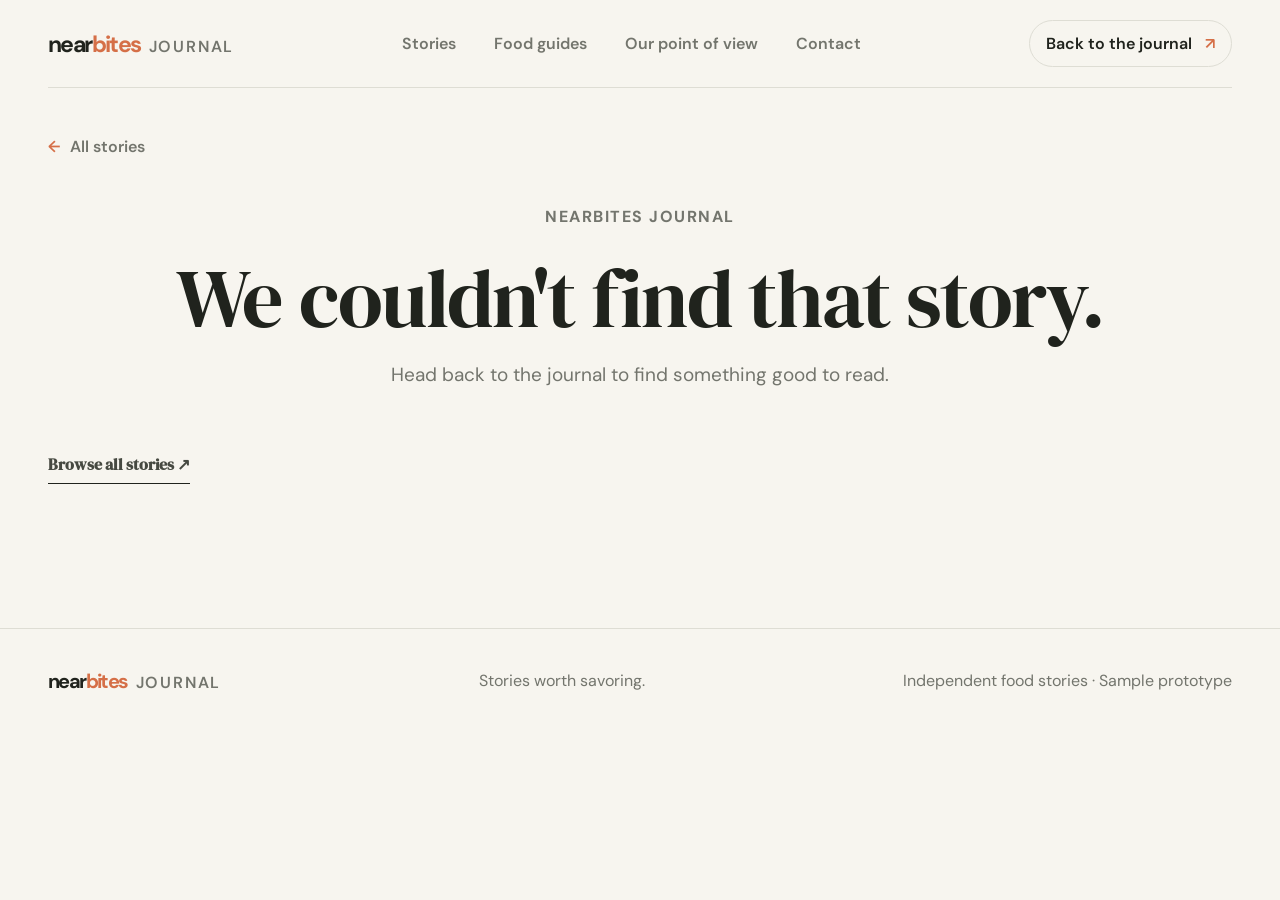
==== NearBites-Blog-Site/blog-prototype/article.html @ 2030cd67 "Add files via upload" ====
<!doctype html>
<html lang="en">
<head>
  <meta charset="utf-8">
  <meta name="viewport" content="width=device-width, initial-scale=1">
  <meta name="description" content="A NearBites Journal story about the people, places, and plates that make local food memorable.">
  <title>Story — NearBites Journal</title>
  <link rel="stylesheet" href="styles.css">
  <script src="scripts/data.js" defer></script>
  <script src="scripts/gallery.js" defer></script>
  <script src="scripts/article.js" defer></script>
</head>
<body class="article-page">
  <a class="skip-link" href="#story">Skip to story</a>
  <header class="site-header">
    <a class="wordmark" href="index.html" aria-label="NearBites Journal home">near<span>bites</span><i>journal</i></a>
    <nav class="main-nav" aria-label="Main navigation">
      <a href="index.html#latest">Stories</a>
      <a href="index.html#guides">Food guides</a>
      <a href="index.html#about">Our point of view</a>
      <a href="index.html#contact">Contact</a>
    </nav>
    <a class="header-cta" href="index.html#latest">Back to the journal <span aria-hidden="true">↗</span></a>
  </header>
  <main id="story" class="story-detail">
    <a class="back-link" href="index.html#latest"><span aria-hidden="true">←</span> All stories</a>
    <header class="story-header">
      <p class="eyebrow">
        <span data-story-category></span><span class="eyebrow-divider">/</span><span data-story-location></span>
        <a class="story-location-link" data-story-location-link hidden target="_blank" rel="noopener noreferrer">Open map ↗</a>
      </p>
      <h1 data-story-title></h1>
      <p class="story-deck" data-story-summary></p>
      <p class="story-budget" data-story-budget></p>
    </header>
    <figure class="story-cover">
      <div class="story-gallery photo-gallery" data-story-gallery>
        <img data-gallery-image alt="">
        <div class="gallery-controls" role="group" aria-label="Story photos">
          <button type="button" data-gallery-previous aria-label="Previous photo">←</button>
          <span data-gallery-position aria-live="polite"></span>
          <button type="button" data-gallery-next aria-label="Next photo">→</button>
        </div>
      </div>
      <figcaption>NearBites Journal · Local food, told thoughtfully</figcaption>
    </figure>
    <article class="story-body" data-story-body></article>
    <aside class="story-note">
      <p class="eyebrow">A small reminder</p>
      <p>Story details and imagery in this prototype are sample content, not verified restaurant information.</p>
    </aside>
    <a class="back-link story-return" href="index.html#latest"><span aria-hidden="true">←</span> Discover more stories</a>
  </main>
  <footer class="site-footer">
    <a class="wordmark footer-wordmark" href="index.html">near<span>bites</span><i>journal</i></a>
    <p>Stories worth savoring.</p>
    <span>Independent food stories · Sample prototype</span>
  </footer>
</body>
</html>
---- NearBites-Blog-Site/blog-prototype/styles.css ----
@import url("./styles/base.css");
@import url("./styles/header.css");
@import url("./styles/home.css");
@import url("./styles/footer.css");
@import url("./styles/article.css");
@import url("./styles/responsive.css");
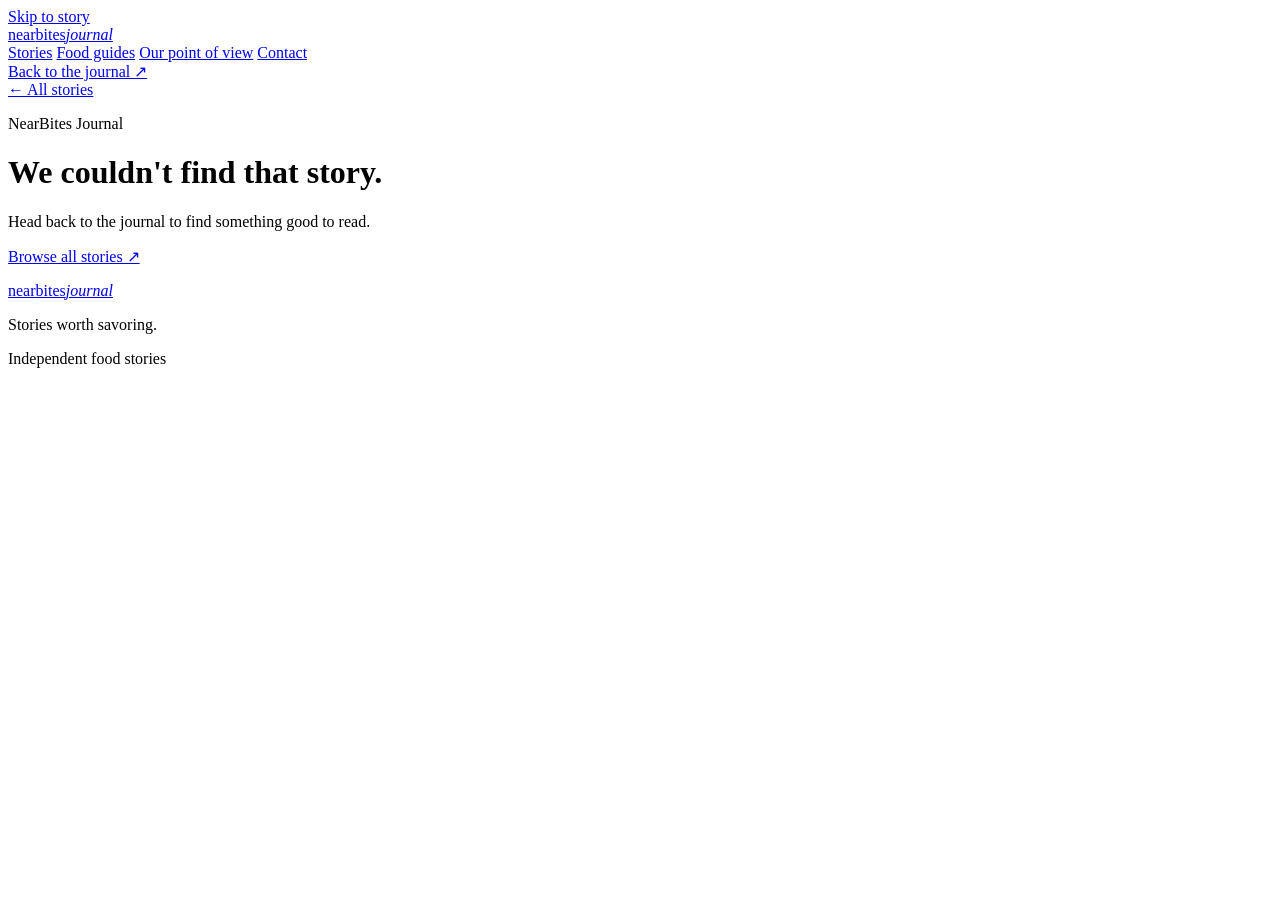
==== commit 6ebf4bfe: "updated" ====
--- a/NearBites-Blog-Site/blog-prototype/article.html
+++ b/NearBites-Blog-Site/blog-prototype/article.html
@@ -54,7 +54,7 @@
   <footer class="site-footer">
     <a class="wordmark footer-wordmark" href="index.html">near<span>bites</span><i>journal</i></a>
     <p>Stories worth savoring.</p>
-    <span>Independent food stories · Sample prototype</span>
+    <span>Independent food stories</span>
   </footer>
 </body>
 </html>
